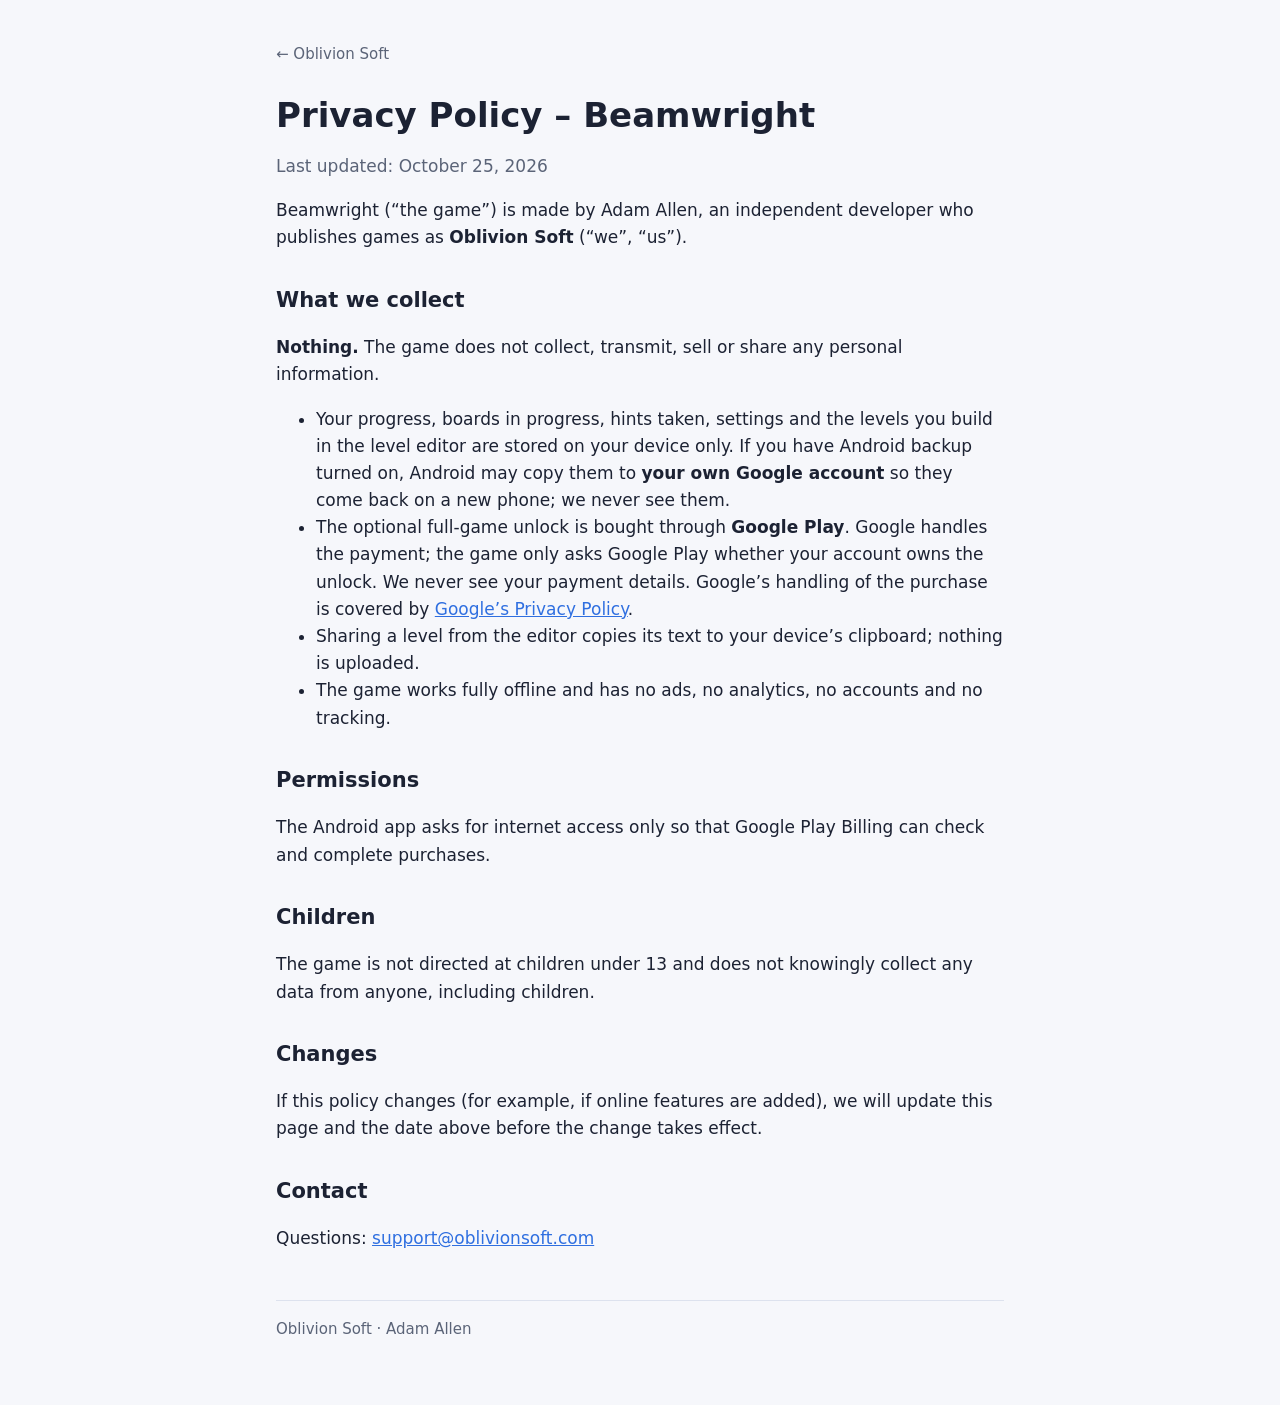
==== beamwright/privacy/index.html @ 998c7f30 "Add Oblivion Soft home page and privacy policies Privacy policies for LineGods and Beamwright for Go" ====
<!doctype html>
<html lang="en">
<head>
  <meta charset="utf-8">
  <meta name="viewport" content="width=device-width, initial-scale=1">
  <title>Beamwright Privacy Policy</title>
  <meta name="description" content="Privacy policy for the Beamwright game by Oblivion Soft.">
  <link rel="stylesheet" href="../../style.css">
</head>
<body>
<main>
  <header><a href="../../">&larr; Oblivion Soft</a></header>
  <h1>Privacy Policy &ndash; Beamwright</h1>
  <p class="muted">Last updated: October 25, 2026</p>

  <p>Beamwright (&ldquo;the game&rdquo;) is made by Adam Allen, an independent developer who
  publishes games as <strong>Oblivion Soft</strong> (&ldquo;we&rdquo;, &ldquo;us&rdquo;).</p>

  <h2>What we collect</h2>
  <p><strong>Nothing.</strong> The game does not collect, transmit, sell or share any personal information.</p>
  <ul>
    <li>Your progress, boards in progress, hints taken, settings and the levels you build in the
    level editor are stored on your device only. If you have Android backup turned on, Android may
    copy them to <strong>your own Google account</strong> so they come back on a new phone; we never
    see them.</li>
    <li>The optional full-game unlock is bought through <strong>Google Play</strong>. Google handles
    the payment; the game only asks Google Play whether your account owns the unlock. We never see
    your payment details. Google&rsquo;s handling of the purchase is covered by
    <a href="https://policies.google.com/privacy">Google&rsquo;s Privacy Policy</a>.</li>
    <li>Sharing a level from the editor copies its text to your device&rsquo;s clipboard; nothing is
    uploaded.</li>
    <li>The game works fully offline and has no ads, no analytics, no accounts and no tracking.</li>
  </ul>

  <h2>Permissions</h2>
  <p>The Android app asks for internet access only so that Google Play Billing can check and
  complete purchases.</p>

  <h2>Children</h2>
  <p>The game is not directed at children under 13 and does not knowingly collect any data from
  anyone, including children.</p>

  <h2>Changes</h2>
  <p>If this policy changes (for example, if online features are added), we will update this page
  and the date above before the change takes effect.</p>

  <h2>Contact</h2>
  <p>Questions: <a href="mailto:support@oblivionsoft.com">support@oblivionsoft.com</a></p>

  <footer>Oblivion Soft &middot; Adam Allen</footer>
</main>
</body>
</html>
---- style.css ----
:root {
  --bg: #f6f7fb;
  --card: #ffffff;
  --text: #1c2233;
  --muted: #5b6478;
  --accent: #2f6fe0;
  --line: #dde2ee;
}

@media (prefers-color-scheme: dark) {
  :root {
    --bg: #070a12;
    --card: #0e1422;
    --text: #e3eaf8;
    --muted: #8e9ab4;
    --accent: #7cc4ff;
    --line: #1e2940;
  }
}

* { box-sizing: border-box; }

body {
  margin: 0;
  background: var(--bg);
  color: var(--text);
  font: 17px/1.6 system-ui, -apple-system, "Segoe UI", Roboto, sans-serif;
}

main {
  max-width: 760px;
  margin: 0 auto;
  padding: 40px 16px 64px;
}

header { margin-bottom: 28px; }
header a { color: var(--muted); text-decoration: none; font-size: 15px; }
header a:hover { color: var(--accent); }

h1 { font-size: 34px; line-height: 1.2; margin: 8px 0 4px; }
h2 { font-size: 21px; margin: 32px 0 8px; }
p, li { color: var(--text); }
.muted { color: var(--muted); }
a { color: var(--accent); }

.games {
  display: grid;
  gap: 16px;
  grid-template-columns: repeat(auto-fit, minmax(240px, 1fr));
  margin: 24px 0;
}

.game {
  background: var(--card);
  border: 1px solid var(--line);
  border-radius: 14px;
  padding: 20px;
}

.game h2 { margin-top: 0; }

footer {
  margin-top: 48px;
  padding-top: 16px;
  border-top: 1px solid var(--line);
  color: var(--muted);
  font-size: 15px;
}
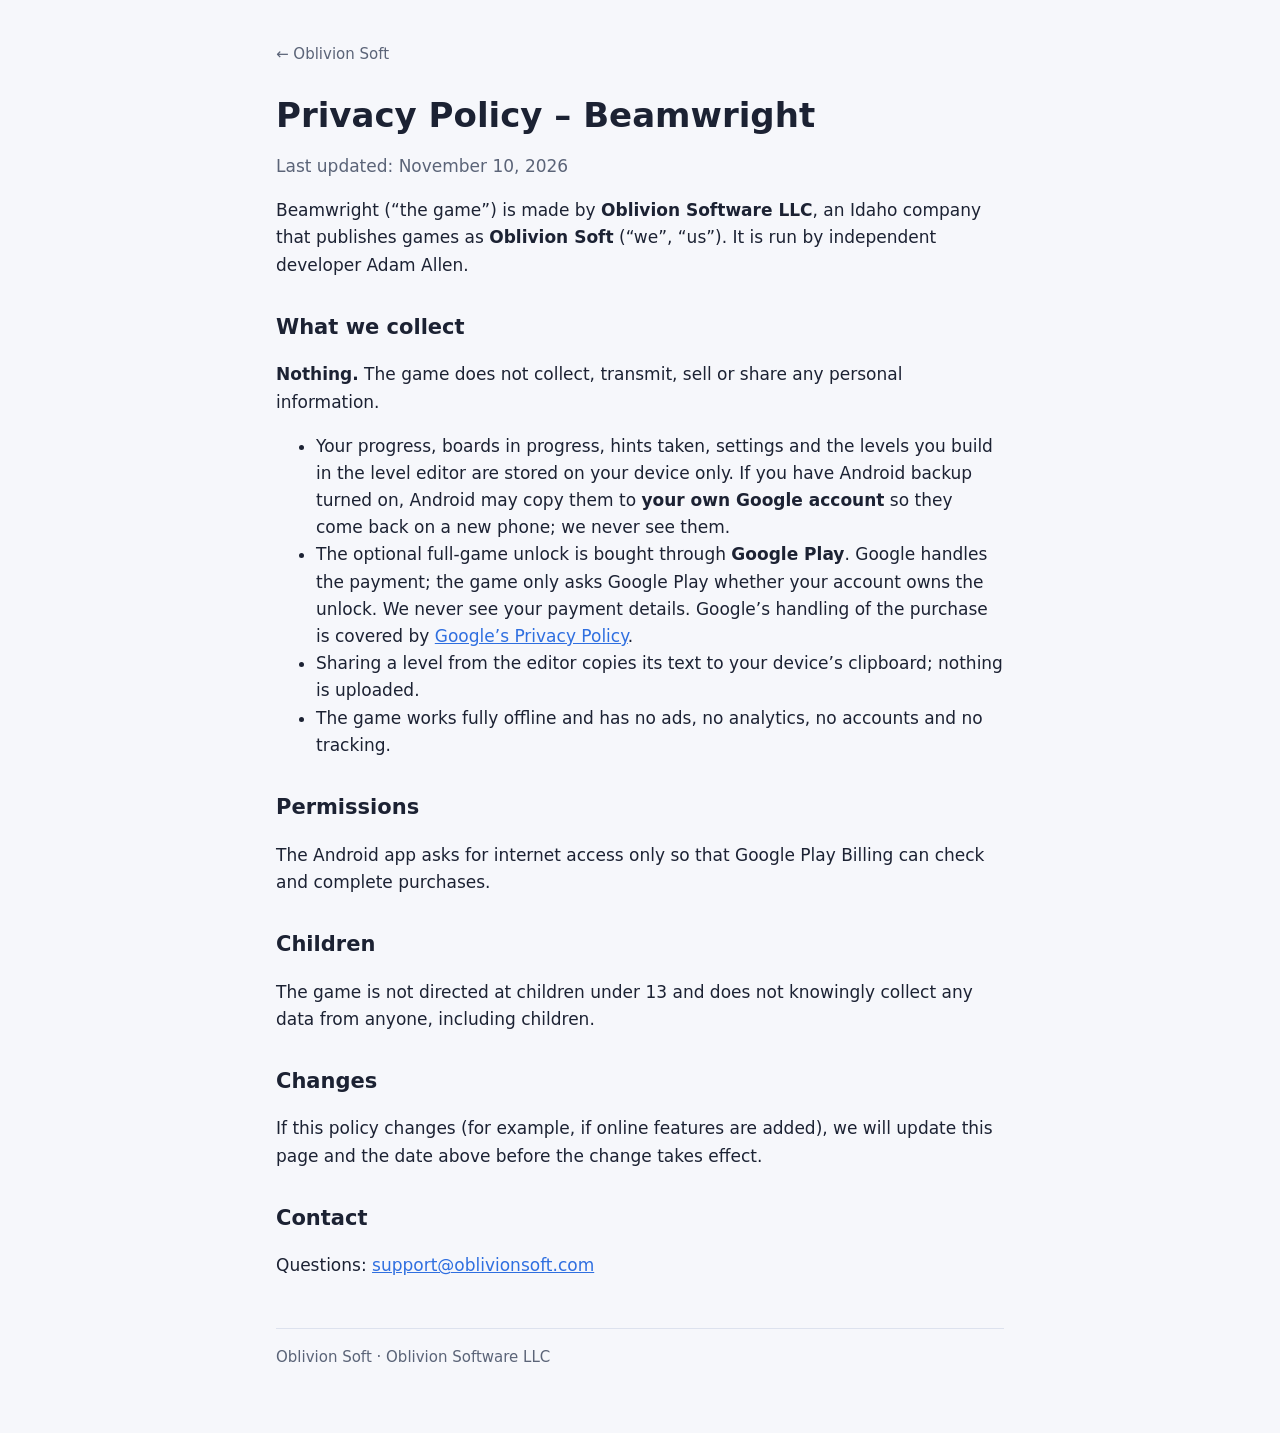
==== commit abca480b: "Name Oblivion Software LLC as the developer The LLC is active again (Idaho file 4634542), so the hom" ====
--- a/beamwright/privacy/index.html
+++ b/beamwright/privacy/index.html
@@ -11,10 +11,11 @@
 <main>
   <header><a href="../../">&larr; Oblivion Soft</a></header>
   <h1>Privacy Policy &ndash; Beamwright</h1>
-  <p class="muted">Last updated: October 25, 2026</p>
+  <p class="muted">Last updated: November 10, 2026</p>
 
-  <p>Beamwright (&ldquo;the game&rdquo;) is made by Adam Allen, an independent developer who
-  publishes games as <strong>Oblivion Soft</strong> (&ldquo;we&rdquo;, &ldquo;us&rdquo;).</p>
+  <p>Beamwright (&ldquo;the game&rdquo;) is made by <strong>Oblivion Software LLC</strong>, an Idaho
+  company that publishes games as <strong>Oblivion Soft</strong> (&ldquo;we&rdquo;, &ldquo;us&rdquo;).
+  It is run by independent developer Adam Allen.</p>
 
   <h2>What we collect</h2>
   <p><strong>Nothing.</strong> The game does not collect, transmit, sell or share any personal information.</p>
@@ -47,7 +48,7 @@
   <h2>Contact</h2>
   <p>Questions: <a href="mailto:support@oblivionsoft.com">support@oblivionsoft.com</a></p>
 
-  <footer>Oblivion Soft &middot; Adam Allen</footer>
+  <footer>Oblivion Soft &middot; Oblivion Software LLC</footer>
 </main>
 </body>
 </html>
